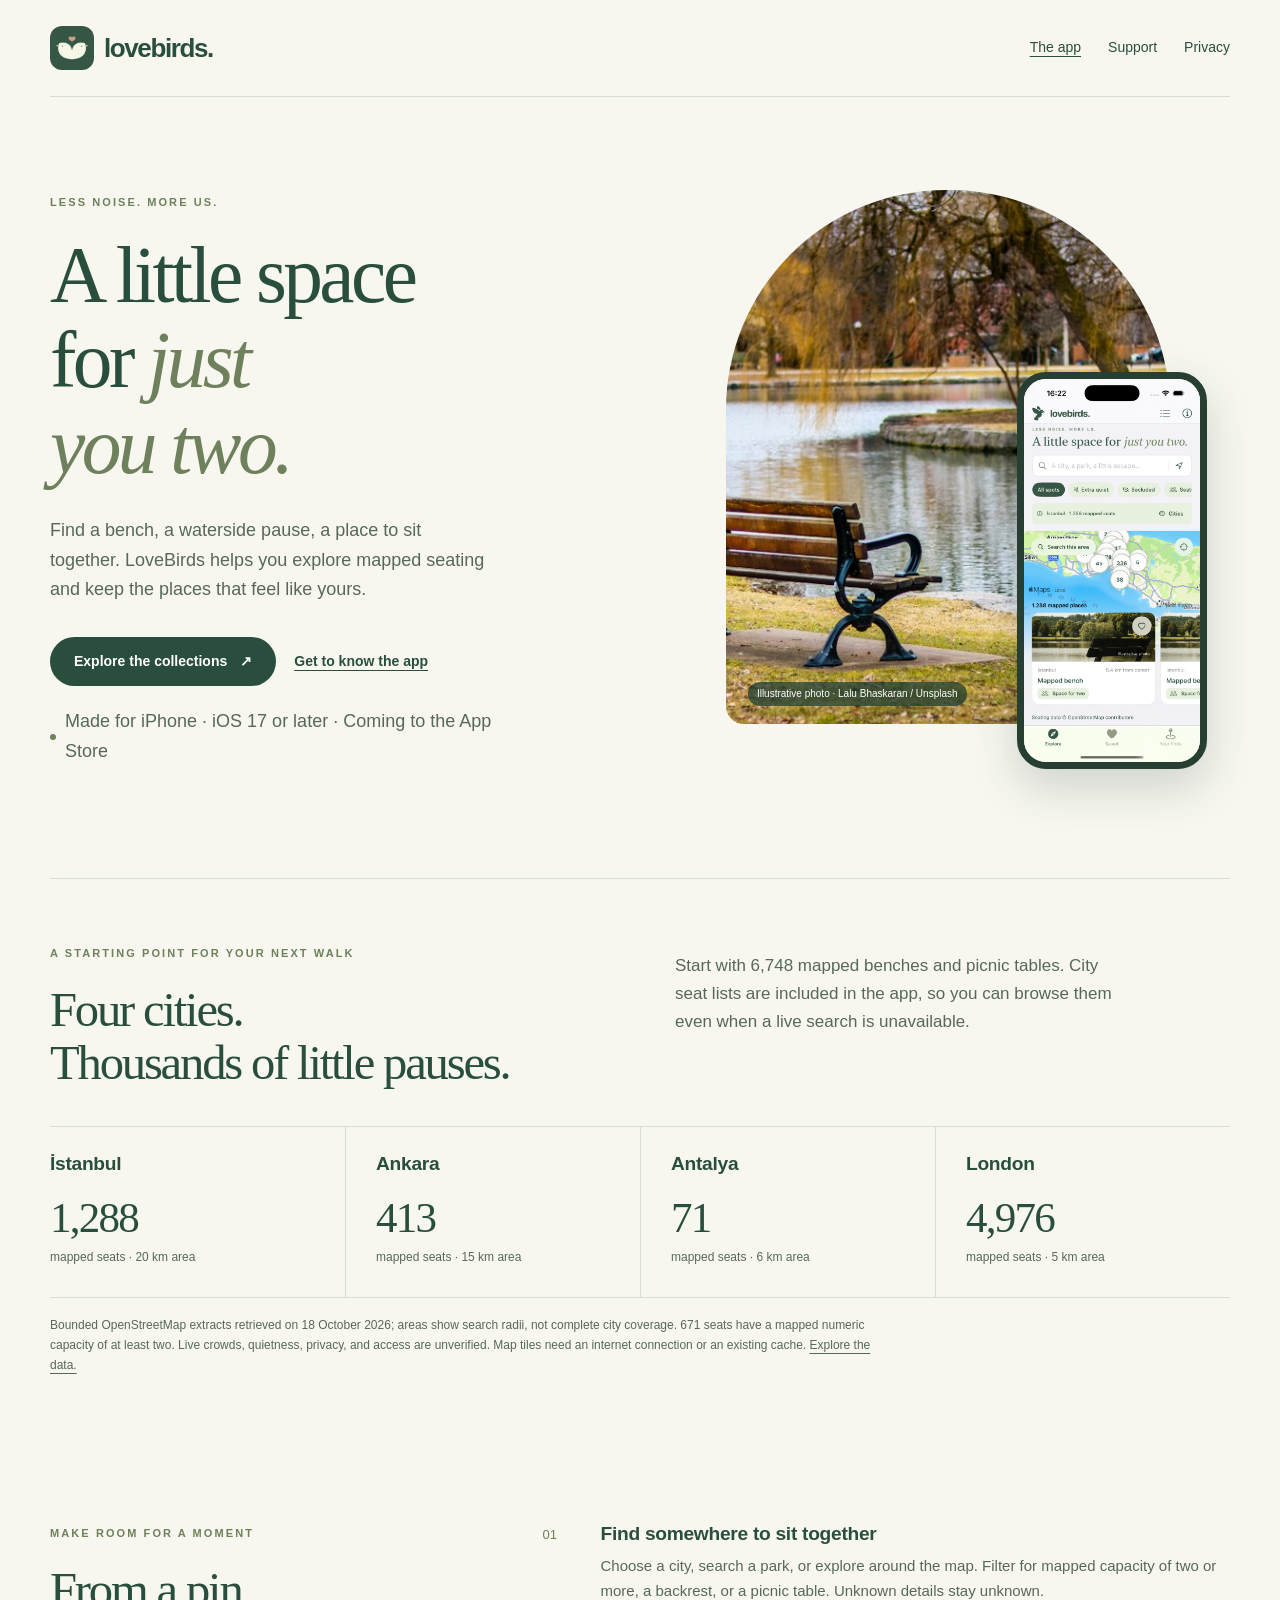
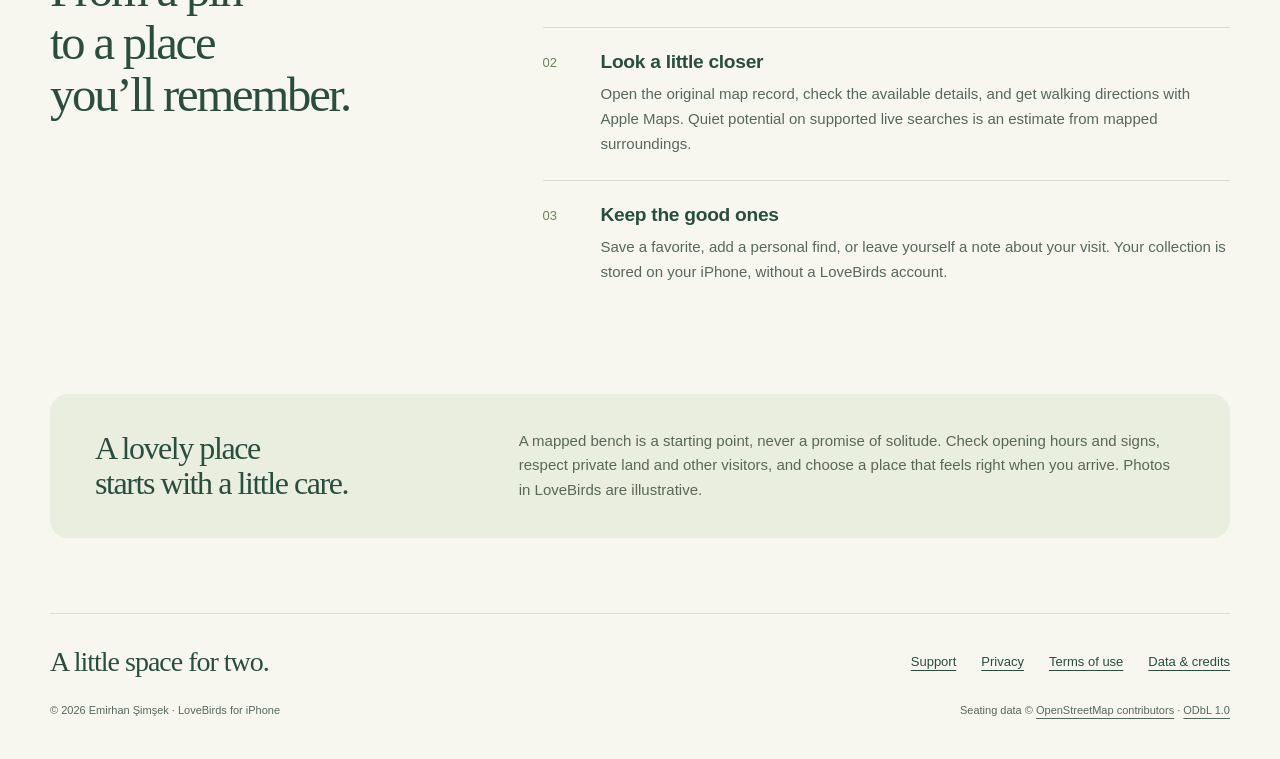
==== index.html @ 0634a6b7 "Publish LoveBirds app, privacy, support, and data pages" ====
<!doctype html>
<html lang="en">
<head>
<meta charset="utf-8">
<meta name="viewport" content="width=device-width, initial-scale=1">
<meta name="theme-color" content="#294e3e">
<meta name="description" content="Find mapped benches and picnic tables, save your favorite places, and make a little time for each other. LoveBirds for iPhone.">
<meta name="referrer" content="strict-origin-when-cross-origin">
<title>A little space for two · LoveBirds</title>
<link rel="canonical" href="https://emirhan777.github.io/LoveBirds/">
<link rel="icon" type="image/png" href="assets/app-icon.png">
<link rel="apple-touch-icon" href="assets/app-icon.png">
<link rel="stylesheet" href="styles.css">
<meta property="og:title" content="A little space for two · LoveBirds">
<meta property="og:description" content="Find mapped benches and picnic tables, save your favorite places, and make a little time for each other. LoveBirds for iPhone.">
<meta property="og:type" content="website">
<meta property="og:url" content="https://emirhan777.github.io/LoveBirds/">
<meta property="og:image" content="https://emirhan777.github.io/LoveBirds/assets/app-icon.png">
</head>
<body>
<a class="skip" href="#main">Skip to content</a>
<header class="site-header wrap">
<a class="brand" href="index.html" aria-label="LoveBirds home"><img src="assets/app-icon.png" alt="" width="44" height="44">lovebirds.</a>
<nav class="site-nav" aria-label="Main navigation"><a href="index.html" aria-current="page" class="desktop-nav">The app</a><a href="support.html">Support</a><a href="privacy.html">Privacy</a></nav>
</header>
<main id="main" class="wrap">
<section class="hero" aria-labelledby="hero-title">
<div class="hero-copy"><p class="eyebrow">Less noise. More us.</p><h1 id="hero-title">A little space<br>for <em>just<br>you two.</em></h1><p>Find a bench, a waterside pause, a place to sit together. LoveBirds helps you explore mapped seating and keep the places that feel like yours.</p><div class="actions"><a class="button" href="#collections">Explore the collections <span aria-hidden="true">↗</span></a><a class="text-link" href="support.html">Get to know the app</a></div><p class="availability">Made for iPhone · iOS 17 or later · Coming to the App Store</p></div>
<figure class="hero-art" aria-label="An illustrative lakeside bench and an actual LoveBirds app screenshot"><img class="landscape" src="assets/lake-bench.jpg" alt="An empty bench beside a lake, surrounded by trees" width="1000" height="667"><figcaption class="photo-note">Illustrative photo · Lalu Bhaskaran / Unsplash</figcaption><div class="phone"><img src="assets/explore.png" alt="LoveBirds showing 1,288 mapped seats around İstanbul, with map clusters and a seat card" width="1206" height="2622"></div></figure>
</section>
<section class="collection" id="collections" aria-labelledby="collections-title"><div class="section-intro"><div><p class="eyebrow">A starting point for your next walk</p><h2 id="collections-title">Four cities.<br>Thousands of little pauses.</h2></div><p>Start with 6,748 mapped benches and picnic tables. City seat lists are included in the app, so you can browse them even when a live search is unavailable.</p></div><div class="cities"><article class="city"><h3>İstanbul</h3><strong>1,288</strong><span>mapped seats · 20 km area</span></article><article class="city"><h3>Ankara</h3><strong>413</strong><span>mapped seats · 15 km area</span></article><article class="city"><h3>Antalya</h3><strong>71</strong><span>mapped seats · 6 km area</span></article><article class="city"><h3>London</h3><strong>4,976</strong><span>mapped seats · 5 km area</span></article></div><p class="small-note">Bounded OpenStreetMap extracts retrieved on 18 October 2026; areas show search radii, not complete city coverage. 671 seats have a mapped numeric capacity of at least two. Live crowds, quietness, privacy, and access are unverified. Map tiles need an internet connection or an existing cache. <a href="credits.html">Explore the data.</a></p></section>
<section class="how" aria-labelledby="how-title"><div class="how-heading"><p class="eyebrow">Make room for a moment</p><h2 id="how-title">From a pin<br>to a place<br>you’ll remember.</h2></div><div class="steps"><article class="step"><div><h3>Find somewhere to sit together</h3><p>Choose a city, search a park, or explore around the map. Filter for mapped capacity of two or more, a backrest, or a picnic table. Unknown details stay unknown.</p></div></article><article class="step"><div><h3>Look a little closer</h3><p>Open the original map record, check the available details, and get walking directions with Apple Maps. Quiet potential on supported live searches is an estimate from mapped surroundings.</p></div></article><article class="step"><div><h3>Keep the good ones</h3><p>Save a favorite, add a personal find, or leave yourself a note about your visit. Your collection is stored on your iPhone, without a LoveBirds account.</p></div></article></div></section>
<aside class="gentle-note"><h2>A lovely place<br>starts with a little care.</h2><p>A mapped bench is a starting point, never a promise of solitude. Check opening hours and signs, respect private land and other visitors, and choose a place that feels right when you arrive. Photos in LoveBirds are illustrative.</p></aside>
</main>
<footer class="site-footer wrap">
<div class="footer-top"><span class="footer-brand">A little space for two.</span><nav class="footer-links" aria-label="Information"><a href="support.html">Support</a><a href="privacy.html">Privacy</a><a href="terms.html">Terms of use</a><a href="credits.html">Data & credits</a></nav></div>
<div class="footer-note"><p>© 2026 Emirhan Şimşek · LoveBirds for iPhone</p><p>Seating data © <a href="https://www.openstreetmap.org/copyright">OpenStreetMap contributors</a> · <a href="data/ODbL-1.0.txt">ODbL 1.0</a></p></div>
</footer>
</body>
</html>
---- styles.css ----
:root{--paper:#f7f7ef;--ink:#294e3e;--muted:#586858;--sage:#6e805c;--line:#d8decd;--wash:#e9eedf;--white:#fffef8;--serif:Georgia,'Times New Roman',serif;--sans:-apple-system,BlinkMacSystemFont,'Segoe UI',sans-serif}
*{box-sizing:border-box}html{scroll-behavior:smooth;scroll-padding-top:24px}body{margin:0;background:var(--paper);color:var(--ink);font:17px/1.65 var(--sans);-webkit-font-smoothing:antialiased}a{color:inherit;text-underline-offset:4px;text-decoration-thickness:1px}a:hover{color:#527044}a:focus-visible,summary:focus-visible{outline:3px solid #638446;outline-offset:5px;border-radius:2px}img{display:block;max-width:100%;height:auto}p,h1,h2,h3{margin-top:0}p{margin-bottom:1.15rem}h1,h2,h3{font-weight:400;line-height:1.08}h1,h2{font-family:var(--serif);letter-spacing:-.045em}h1{font-size:clamp(3rem,6.2vw,5.9rem)}h2{font-size:clamp(2.15rem,3.8vw,3.7rem)}h3{font-size:1.2rem;font-weight:600;letter-spacing:-.015em}ul,ol{padding-left:1.4rem}li+li{margin-top:.55rem}.wrap{width:min(1180px,calc(100% - 80px));margin-inline:auto}.skip{position:absolute;top:-100px;left:20px;background:var(--ink);color:white;padding:12px 18px;z-index:10}.skip:focus{top:12px}.site-header{display:flex;align-items:center;justify-content:space-between;gap:24px;padding-block:26px;border-bottom:1px solid var(--line)}.brand{display:flex;align-items:center;gap:10px;font-size:26px;font-weight:700;letter-spacing:-1.4px;text-decoration:none}.brand img{width:44px;height:44px;border-radius:12px}.site-nav{display:flex;gap:27px;align-items:center;font-size:14px;font-weight:500}.site-nav a{text-decoration:none}.site-nav a[aria-current=page]{text-decoration:underline}.eyebrow{text-transform:uppercase;letter-spacing:.19em;font-size:11px;font-weight:700;color:var(--sage);margin-bottom:22px}.hero{display:grid;grid-template-columns:1.04fr 1fr;gap:70px;align-items:center;padding-block:76px 92px}.hero h1{margin-bottom:26px}.hero h1 em{font-weight:400;color:var(--sage)}.hero-copy>p:not(.eyebrow){font-size:18px;max-width:445px;color:var(--muted)}.actions{display:flex;gap:18px;align-items:center;flex-wrap:wrap;margin-top:32px}.button{display:inline-flex;justify-content:center;align-items:center;gap:13px;background:var(--ink);color:white!important;text-decoration:none;border-radius:100px;padding:13px 24px;font-weight:600;font-size:14px;min-height:48px}.button:hover{background:#3e634b}.text-link{font-size:14px;font-weight:600}.availability{display:flex;align-items:center;gap:9px;font-size:12px;color:var(--muted);margin:21px 0 0}.availability:before{content:'';width:6px;height:6px;flex:none;background:var(--sage);border-radius:50%}.hero-art{position:relative;padding:0 20px 45px 0;min-width:0}.landscape{width:100%;height:534px;object-fit:cover;border-radius:220px 220px 18px 18px;object-position:53% center}.photo-note{position:absolute;left:22px;bottom:63px;padding:4px 9px;border-radius:20px;background:#203e33bd;color:#fff;font-size:10px}.phone{position:absolute;right:-17px;bottom:0;width:190px;border:7px solid #263f32;border-radius:29px;box-shadow:0 18px 45px #203d3330;overflow:hidden;background:var(--white)}.phone img{width:100%;height:auto}.collection{padding-block:65px;border-top:1px solid var(--line)}.section-intro{display:grid;grid-template-columns:1fr 1fr;gap:70px;align-items:start;margin-bottom:37px}.section-intro h2{margin-bottom:0;max-width:480px}.section-intro>p{color:var(--muted);max-width:460px;margin:8px 0 0}.cities{display:grid;grid-template-columns:repeat(4,1fr);gap:0;border-block:1px solid var(--line)}.city{padding:27px 25px 27px 0}.city+.city{border-left:1px solid var(--line);padding-left:30px}.city h3{margin-bottom:18px}.city strong{display:block;font-family:var(--serif);font-size:43px;font-weight:400;letter-spacing:-.04em;line-height:1.15}.city span{font-size:12px;color:var(--muted)}.small-note{font-size:12px;color:var(--muted);margin-top:18px;max-width:850px}.how{display:grid;grid-template-columns:.75fr 1.25fr;gap:80px;padding-block:65px 85px}.how-heading h2{max-width:380px}.steps{counter-reset:step}.step{display:grid;grid-template-columns:40px 1fr;gap:18px;padding-block:24px;border-top:1px solid var(--line)}.step:before{counter-increment:step;content:'0' counter(step);font:13px var(--sans);color:var(--sage);padding-top:3px}.step:first-child{padding-top:0;border-top:0}.step h3{margin-bottom:9px}.step p{font-size:15px;color:var(--muted);margin:0}.gentle-note{padding:35px 45px;background:var(--wash);border-radius:18px;display:grid;grid-template-columns:.7fr 1.3fr;gap:65px;align-items:center;margin-bottom:75px}.gentle-note h2{font-size:32px;margin:0}.gentle-note p{font-size:15px;margin:0;color:var(--muted)}.site-footer{border-top:1px solid var(--line);padding-block:32px 40px}.footer-top{display:flex;justify-content:space-between;gap:28px;align-items:center;margin-bottom:23px}.footer-brand{font:28px var(--serif);letter-spacing:-1px}.footer-links{display:flex;gap:25px;flex-wrap:wrap;font-size:13px}.footer-note{display:flex;justify-content:space-between;gap:20px;color:var(--muted);font-size:11px}.footer-note p{margin:0}.document{max-width:900px;padding-block:65px 75px}.document-head{margin-bottom:45px;border-bottom:1px solid var(--line);padding-bottom:32px}.document-head h1{font-size:clamp(3rem,6vw,4.8rem);margin-bottom:20px}.document-head .lead{font-size:20px;color:var(--muted);max-width:750px}.updated{font-size:12px;color:var(--muted);margin-bottom:0}.document section{margin-block:36px}.document h2{font:600 22px/1.3 var(--sans);letter-spacing:-.025em;margin-bottom:13px}.document p,.document li{font-size:16px;color:#475b4d}.document h3{font-size:17px;margin-bottom:10px}.document .notice{padding:23px 27px;background:var(--wash);border-left:3px solid var(--sage);border-radius:0 10px 10px 0}.document .notice p:last-child{margin-bottom:0}.contents{display:flex;flex-wrap:wrap;gap:10px 22px;font-size:13px;margin-top:26px}.data-table{width:100%;border-collapse:collapse;margin:20px 0;font-size:14px;text-align:left}.data-table th,.data-table td{padding:15px 17px 15px 0;vertical-align:top;border-bottom:1px solid var(--line)}.data-table th{font-size:12px;font-weight:600}.data-table td:first-child{width:25%;font-weight:600}.data-table td{color:#475b4d}.data-table td p{font-size:14px;margin:0}.contact-box{padding:28px;background:var(--wash);border-radius:15px}.contact-box .button{margin-top:5px}.contact-box .small-note{margin-top:18px;margin-bottom:0;font-size:13px}.faq{border-top:1px solid var(--line)}details{padding:20px 0;border-bottom:1px solid var(--line)}summary{cursor:pointer;font-size:17px;font-weight:600;line-height:1.5;padding-right:15px}details p{margin:16px 0 0;max-width:750px}code{background:var(--wash);border-radius:4px;padding:2px 4px;font-size:.88em;overflow-wrap:anywhere}.download-links{display:flex;flex-wrap:wrap;gap:15px 25px;margin-top:22px}.download-links a{font-size:14px;font-weight:600}.credit-list{padding-left:1.25rem}.credit-list li{font-size:15px}.release-label{font-size:12px;color:var(--muted);margin-left:4px}
@media(min-width:1400px){.hero{gap:100px}}
@media(max-width:900px){.wrap{width:calc(100% - 48px)}.hero{gap:35px;padding-block:55px 65px}.landscape{height:470px}.phone{width:160px;right:-8px}.hero h1{font-size:4.1rem}.section-intro{gap:35px}.how{gap:35px}.gentle-note{gap:35px;padding:30px}.site-nav{gap:18px}.footer-note{flex-direction:column;gap:5px}}
@media(max-width:650px){body{font-size:16px}.wrap{width:calc(100% - 40px)}.site-header{padding-block:18px;gap:12px}.brand{font-size:23px}.brand img{width:36px;height:36px;border-radius:9px}.site-nav{font-size:12px;gap:15px}.site-nav .desktop-nav{display:none}.hero{grid-template-columns:1fr;gap:40px;padding-block:40px 48px}.hero-copy>p:not(.eyebrow){font-size:17px;max-width:440px}.hero h1{font-size:3.75rem;max-width:450px}.eyebrow{margin-bottom:17px}.hero-art{max-width:480px;width:100%;padding-right:35px;padding-bottom:18px;margin:0 auto}.landscape{height:420px;border-radius:180px 180px 16px 16px}.phone{right:0;width:155px;border-width:5px;border-radius:22px}.photo-note{left:12px;bottom:32px;font-size:9px;max-width:175px}.section-intro{grid-template-columns:1fr;gap:20px;margin-bottom:25px}.section-intro h2{max-width:360px}.section-intro>p{font-size:15px;margin:0}.collection{padding-block:40px}.cities{grid-template-columns:repeat(2,1fr)}.city{padding:22px 16px 22px 0}.city+.city{padding:22px 0 22px 22px}.city:nth-child(3){border-left:0;padding-left:0}.city:nth-child(n+3){border-top:1px solid var(--line)}.city h3{font-size:17px;margin-bottom:12px}.city strong{font-size:36px}.how{grid-template-columns:1fr;gap:20px;padding-block:35px 40px}.how-heading h2{margin-bottom:20px;max-width:300px}.gentle-note{grid-template-columns:1fr;gap:17px;padding:26px;margin-bottom:45px}.gentle-note h2{font-size:30px}.footer-top{align-items:flex-start;flex-direction:column;gap:20px}.footer-links{gap:13px 20px}.footer-note{font-size:10px}.document{padding-block:40px 50px}.document-head{margin-bottom:28px;padding-bottom:26px}.document-head .lead{font-size:18px}.document section{margin-block:29px}.document h2{font-size:20px}.document p,.document li{font-size:15px}.document .notice{padding:20px}.contact-box{padding:22px}.data-table th,.data-table td{padding:12px 10px 12px 0;font-size:12px}.data-table td:first-child{width:27%}.contents{gap:9px 16px}.release-label{display:block;margin:10px 0 0}}
@media(prefers-reduced-motion:reduce){html{scroll-behavior:auto}}
@media print{.site-nav,.site-footer,.contents,.skip{display:none}.wrap{width:100%}.document{padding:0;max-width:none}body{color:#000;background:white}.document p,.document li{color:#000}.document-head{padding-top:0}a{color:inherit}.document h2{break-after:avoid}section{break-inside:avoid}}
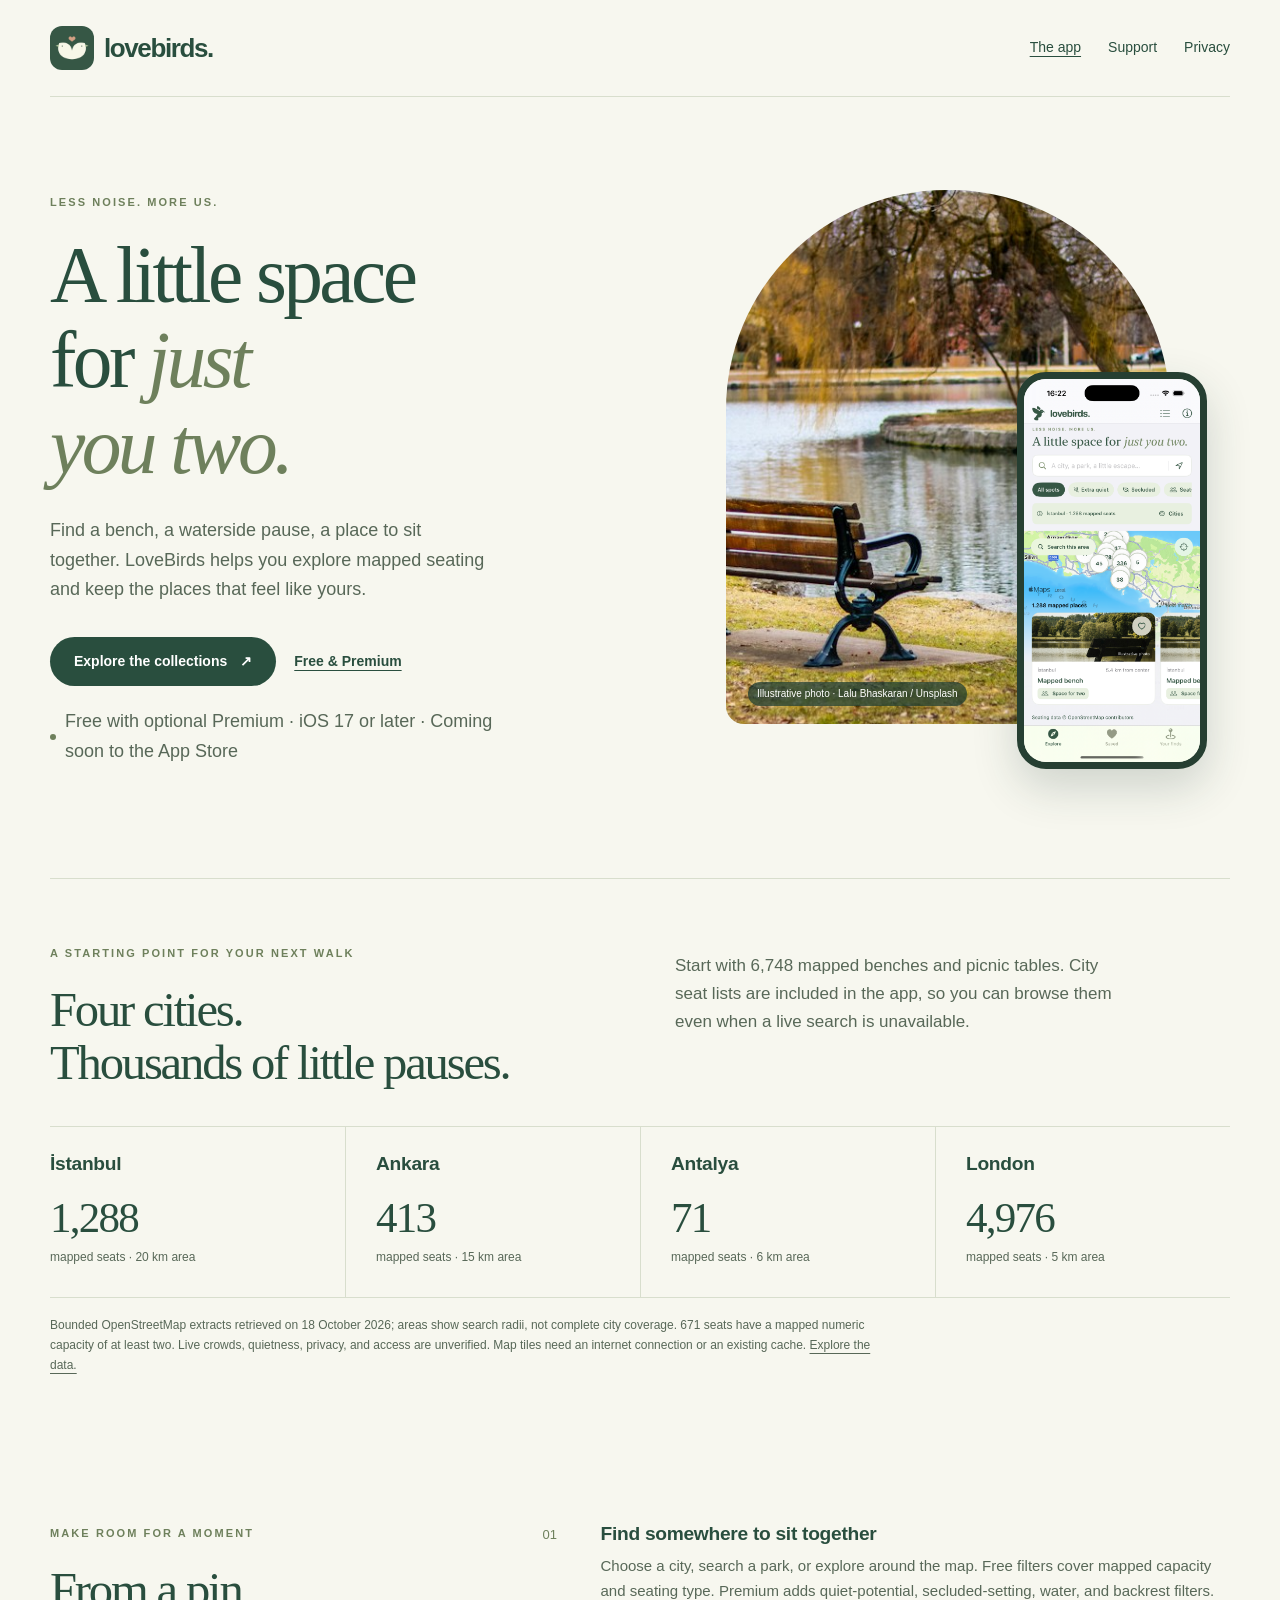
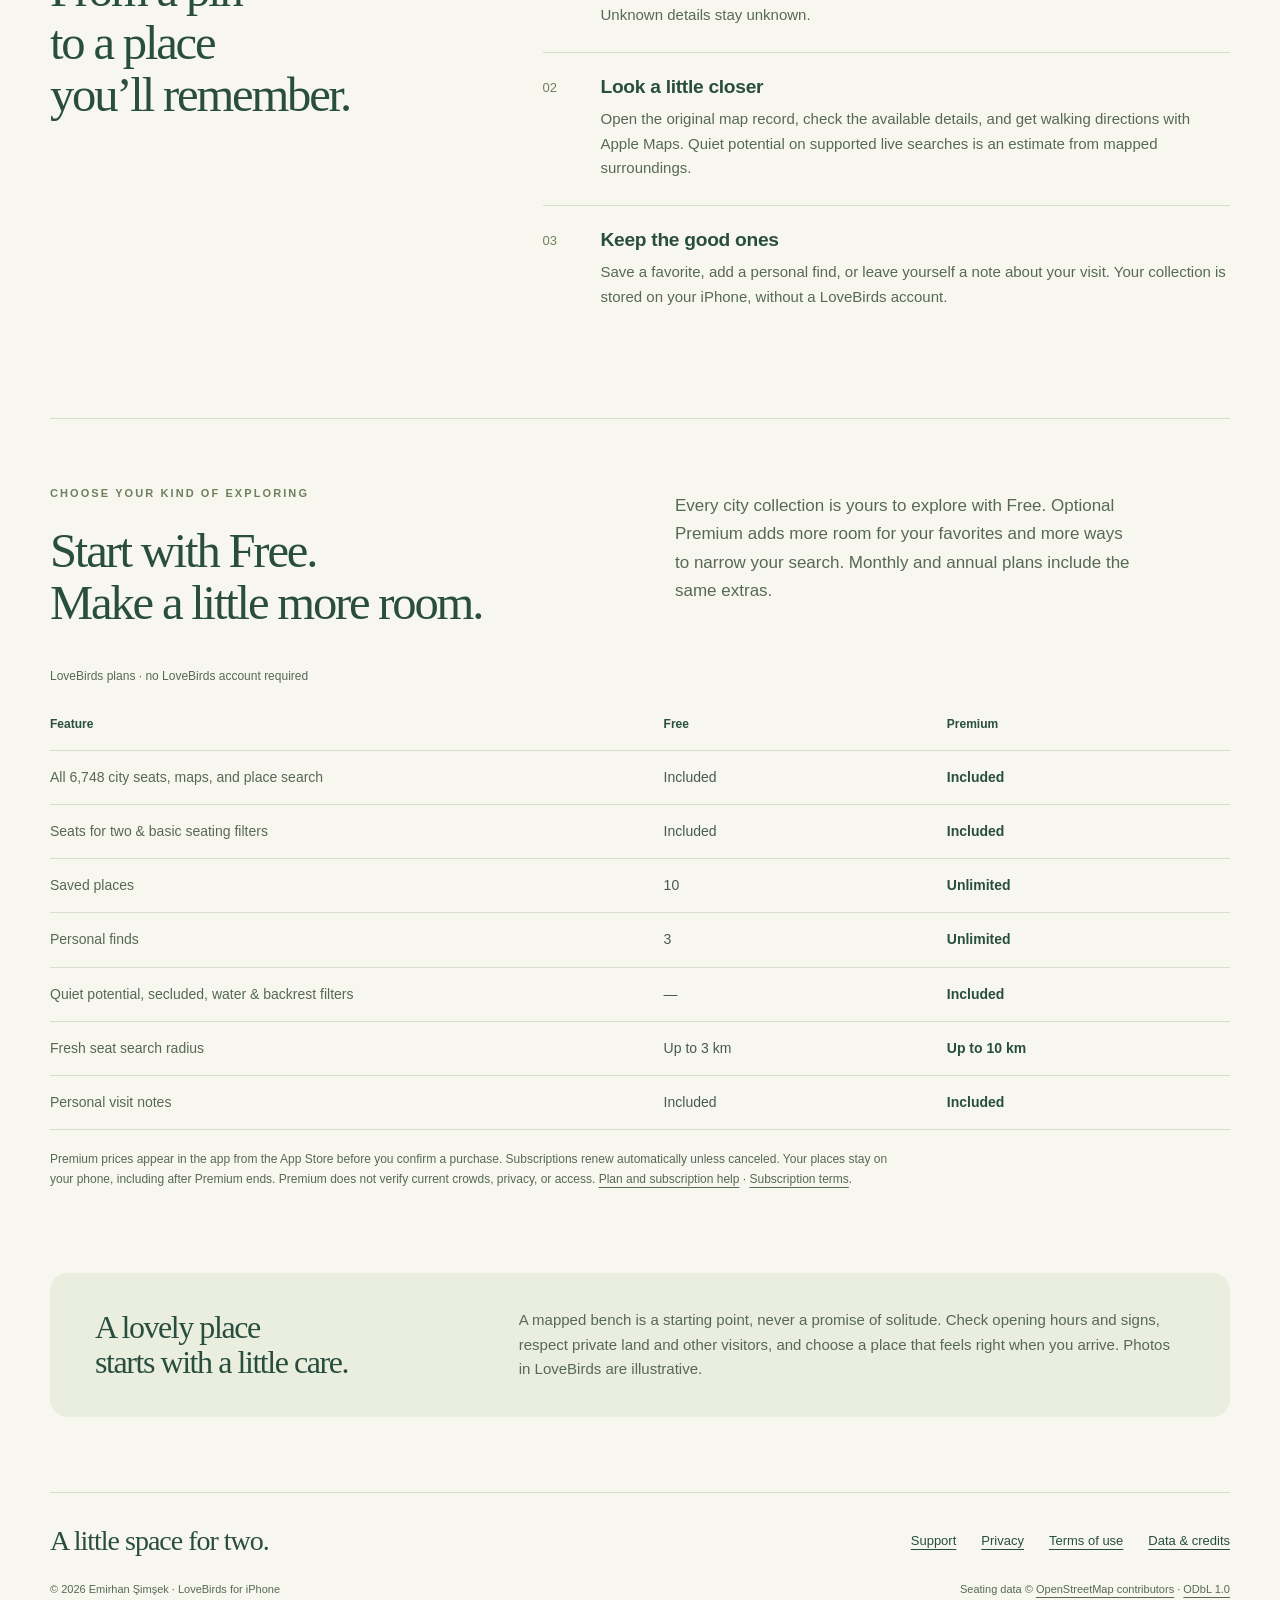
==== commit 2eff9b44: "Document Free and Premium plans and subscription privacy" ====
--- a/index.html
+++ b/index.html
@@ -25,11 +25,12 @@
 </header>
 <main id="main" class="wrap">
 <section class="hero" aria-labelledby="hero-title">
-<div class="hero-copy"><p class="eyebrow">Less noise. More us.</p><h1 id="hero-title">A little space<br>for <em>just<br>you two.</em></h1><p>Find a bench, a waterside pause, a place to sit together. LoveBirds helps you explore mapped seating and keep the places that feel like yours.</p><div class="actions"><a class="button" href="#collections">Explore the collections <span aria-hidden="true">↗</span></a><a class="text-link" href="support.html">Get to know the app</a></div><p class="availability">Made for iPhone · iOS 17 or later · Coming to the App Store</p></div>
+<div class="hero-copy"><p class="eyebrow">Less noise. More us.</p><h1 id="hero-title">A little space<br>for <em>just<br>you two.</em></h1><p>Find a bench, a waterside pause, a place to sit together. LoveBirds helps you explore mapped seating and keep the places that feel like yours.</p><div class="actions"><a class="button" href="#collections">Explore the collections <span aria-hidden="true">↗</span></a><a class="text-link" href="#plans">Free & Premium</a></div><p class="availability">Free with optional Premium · iOS 17 or later · Coming soon to the App Store</p></div>
 <figure class="hero-art" aria-label="An illustrative lakeside bench and an actual LoveBirds app screenshot"><img class="landscape" src="assets/lake-bench.jpg" alt="An empty bench beside a lake, surrounded by trees" width="1000" height="667"><figcaption class="photo-note">Illustrative photo · Lalu Bhaskaran / Unsplash</figcaption><div class="phone"><img src="assets/explore.png" alt="LoveBirds showing 1,288 mapped seats around İstanbul, with map clusters and a seat card" width="1206" height="2622"></div></figure>
 </section>
 <section class="collection" id="collections" aria-labelledby="collections-title"><div class="section-intro"><div><p class="eyebrow">A starting point for your next walk</p><h2 id="collections-title">Four cities.<br>Thousands of little pauses.</h2></div><p>Start with 6,748 mapped benches and picnic tables. City seat lists are included in the app, so you can browse them even when a live search is unavailable.</p></div><div class="cities"><article class="city"><h3>İstanbul</h3><strong>1,288</strong><span>mapped seats · 20 km area</span></article><article class="city"><h3>Ankara</h3><strong>413</strong><span>mapped seats · 15 km area</span></article><article class="city"><h3>Antalya</h3><strong>71</strong><span>mapped seats · 6 km area</span></article><article class="city"><h3>London</h3><strong>4,976</strong><span>mapped seats · 5 km area</span></article></div><p class="small-note">Bounded OpenStreetMap extracts retrieved on 18 October 2026; areas show search radii, not complete city coverage. 671 seats have a mapped numeric capacity of at least two. Live crowds, quietness, privacy, and access are unverified. Map tiles need an internet connection or an existing cache. <a href="credits.html">Explore the data.</a></p></section>
-<section class="how" aria-labelledby="how-title"><div class="how-heading"><p class="eyebrow">Make room for a moment</p><h2 id="how-title">From a pin<br>to a place<br>you’ll remember.</h2></div><div class="steps"><article class="step"><div><h3>Find somewhere to sit together</h3><p>Choose a city, search a park, or explore around the map. Filter for mapped capacity of two or more, a backrest, or a picnic table. Unknown details stay unknown.</p></div></article><article class="step"><div><h3>Look a little closer</h3><p>Open the original map record, check the available details, and get walking directions with Apple Maps. Quiet potential on supported live searches is an estimate from mapped surroundings.</p></div></article><article class="step"><div><h3>Keep the good ones</h3><p>Save a favorite, add a personal find, or leave yourself a note about your visit. Your collection is stored on your iPhone, without a LoveBirds account.</p></div></article></div></section>
+<section class="how" aria-labelledby="how-title"><div class="how-heading"><p class="eyebrow">Make room for a moment</p><h2 id="how-title">From a pin<br>to a place<br>you’ll remember.</h2></div><div class="steps"><article class="step"><div><h3>Find somewhere to sit together</h3><p>Choose a city, search a park, or explore around the map. Free filters cover mapped capacity and seating type. Premium adds quiet-potential, secluded-setting, water, and backrest filters. Unknown details stay unknown.</p></div></article><article class="step"><div><h3>Look a little closer</h3><p>Open the original map record, check the available details, and get walking directions with Apple Maps. Quiet potential on supported live searches is an estimate from mapped surroundings.</p></div></article><article class="step"><div><h3>Keep the good ones</h3><p>Save a favorite, add a personal find, or leave yourself a note about your visit. Your collection is stored on your iPhone, without a LoveBirds account.</p></div></article></div></section>
+<section class="collection" id="plans" aria-labelledby="plans-title"><div class="section-intro"><div><p class="eyebrow">Choose your kind of exploring</p><h2 id="plans-title">Start with Free.<br>Make a little more room.</h2></div><p>Every city collection is yours to explore with Free. Optional Premium adds more room for your favorites and more ways to narrow your search. Monthly and annual plans include the same extras.</p></div><table class="data-table plan-table"><caption class="small-note">LoveBirds plans · no LoveBirds account required</caption><thead><tr><th scope="col">Feature</th><th scope="col">Free</th><th scope="col">Premium</th></tr></thead><tbody><tr><th scope="row">All 6,748 city seats, maps, and place search</th><td>Included</td><td>Included</td></tr><tr><th scope="row">Seats for two & basic seating filters</th><td>Included</td><td>Included</td></tr><tr><th scope="row">Saved places</th><td>10</td><td>Unlimited</td></tr><tr><th scope="row">Personal finds</th><td>3</td><td>Unlimited</td></tr><tr><th scope="row">Quiet potential, secluded, water & backrest filters</th><td>—</td><td>Included</td></tr><tr><th scope="row">Fresh seat search radius</th><td>Up to 3 km</td><td>Up to 10 km</td></tr><tr><th scope="row">Personal visit notes</th><td>Included</td><td>Included</td></tr></tbody></table><p class="small-note">Premium prices appear in the app from the App Store before you confirm a purchase. Subscriptions renew automatically unless canceled. Your places stay on your phone, including after Premium ends. Premium does not verify current crowds, privacy, or access. <a href="support.html#premium">Plan and subscription help</a> · <a href="terms.html#subscriptions">Subscription terms</a>.</p></section>
 <aside class="gentle-note"><h2>A lovely place<br>starts with a little care.</h2><p>A mapped bench is a starting point, never a promise of solitude. Check opening hours and signs, respect private land and other visitors, and choose a place that feels right when you arrive. Photos in LoveBirds are illustrative.</p></aside>
 </main>
 <footer class="site-footer wrap">
--- a/styles.css
+++ b/styles.css
@@ -1,6 +1,7 @@
 :root{--paper:#f7f7ef;--ink:#294e3e;--muted:#586858;--sage:#6e805c;--line:#d8decd;--wash:#e9eedf;--white:#fffef8;--serif:Georgia,'Times New Roman',serif;--sans:-apple-system,BlinkMacSystemFont,'Segoe UI',sans-serif}
 *{box-sizing:border-box}html{scroll-behavior:smooth;scroll-padding-top:24px}body{margin:0;background:var(--paper);color:var(--ink);font:17px/1.65 var(--sans);-webkit-font-smoothing:antialiased}a{color:inherit;text-underline-offset:4px;text-decoration-thickness:1px}a:hover{color:#527044}a:focus-visible,summary:focus-visible{outline:3px solid #638446;outline-offset:5px;border-radius:2px}img{display:block;max-width:100%;height:auto}p,h1,h2,h3{margin-top:0}p{margin-bottom:1.15rem}h1,h2,h3{font-weight:400;line-height:1.08}h1,h2{font-family:var(--serif);letter-spacing:-.045em}h1{font-size:clamp(3rem,6.2vw,5.9rem)}h2{font-size:clamp(2.15rem,3.8vw,3.7rem)}h3{font-size:1.2rem;font-weight:600;letter-spacing:-.015em}ul,ol{padding-left:1.4rem}li+li{margin-top:.55rem}.wrap{width:min(1180px,calc(100% - 80px));margin-inline:auto}.skip{position:absolute;top:-100px;left:20px;background:var(--ink);color:white;padding:12px 18px;z-index:10}.skip:focus{top:12px}.site-header{display:flex;align-items:center;justify-content:space-between;gap:24px;padding-block:26px;border-bottom:1px solid var(--line)}.brand{display:flex;align-items:center;gap:10px;font-size:26px;font-weight:700;letter-spacing:-1.4px;text-decoration:none}.brand img{width:44px;height:44px;border-radius:12px}.site-nav{display:flex;gap:27px;align-items:center;font-size:14px;font-weight:500}.site-nav a{text-decoration:none}.site-nav a[aria-current=page]{text-decoration:underline}.eyebrow{text-transform:uppercase;letter-spacing:.19em;font-size:11px;font-weight:700;color:var(--sage);margin-bottom:22px}.hero{display:grid;grid-template-columns:1.04fr 1fr;gap:70px;align-items:center;padding-block:76px 92px}.hero h1{margin-bottom:26px}.hero h1 em{font-weight:400;color:var(--sage)}.hero-copy>p:not(.eyebrow){font-size:18px;max-width:445px;color:var(--muted)}.actions{display:flex;gap:18px;align-items:center;flex-wrap:wrap;margin-top:32px}.button{display:inline-flex;justify-content:center;align-items:center;gap:13px;background:var(--ink);color:white!important;text-decoration:none;border-radius:100px;padding:13px 24px;font-weight:600;font-size:14px;min-height:48px}.button:hover{background:#3e634b}.text-link{font-size:14px;font-weight:600}.availability{display:flex;align-items:center;gap:9px;font-size:12px;color:var(--muted);margin:21px 0 0}.availability:before{content:'';width:6px;height:6px;flex:none;background:var(--sage);border-radius:50%}.hero-art{position:relative;padding:0 20px 45px 0;min-width:0}.landscape{width:100%;height:534px;object-fit:cover;border-radius:220px 220px 18px 18px;object-position:53% center}.photo-note{position:absolute;left:22px;bottom:63px;padding:4px 9px;border-radius:20px;background:#203e33bd;color:#fff;font-size:10px}.phone{position:absolute;right:-17px;bottom:0;width:190px;border:7px solid #263f32;border-radius:29px;box-shadow:0 18px 45px #203d3330;overflow:hidden;background:var(--white)}.phone img{width:100%;height:auto}.collection{padding-block:65px;border-top:1px solid var(--line)}.section-intro{display:grid;grid-template-columns:1fr 1fr;gap:70px;align-items:start;margin-bottom:37px}.section-intro h2{margin-bottom:0;max-width:480px}.section-intro>p{color:var(--muted);max-width:460px;margin:8px 0 0}.cities{display:grid;grid-template-columns:repeat(4,1fr);gap:0;border-block:1px solid var(--line)}.city{padding:27px 25px 27px 0}.city+.city{border-left:1px solid var(--line);padding-left:30px}.city h3{margin-bottom:18px}.city strong{display:block;font-family:var(--serif);font-size:43px;font-weight:400;letter-spacing:-.04em;line-height:1.15}.city span{font-size:12px;color:var(--muted)}.small-note{font-size:12px;color:var(--muted);margin-top:18px;max-width:850px}.how{display:grid;grid-template-columns:.75fr 1.25fr;gap:80px;padding-block:65px 85px}.how-heading h2{max-width:380px}.steps{counter-reset:step}.step{display:grid;grid-template-columns:40px 1fr;gap:18px;padding-block:24px;border-top:1px solid var(--line)}.step:before{counter-increment:step;content:'0' counter(step);font:13px var(--sans);color:var(--sage);padding-top:3px}.step:first-child{padding-top:0;border-top:0}.step h3{margin-bottom:9px}.step p{font-size:15px;color:var(--muted);margin:0}.gentle-note{padding:35px 45px;background:var(--wash);border-radius:18px;display:grid;grid-template-columns:.7fr 1.3fr;gap:65px;align-items:center;margin-bottom:75px}.gentle-note h2{font-size:32px;margin:0}.gentle-note p{font-size:15px;margin:0;color:var(--muted)}.site-footer{border-top:1px solid var(--line);padding-block:32px 40px}.footer-top{display:flex;justify-content:space-between;gap:28px;align-items:center;margin-bottom:23px}.footer-brand{font:28px var(--serif);letter-spacing:-1px}.footer-links{display:flex;gap:25px;flex-wrap:wrap;font-size:13px}.footer-note{display:flex;justify-content:space-between;gap:20px;color:var(--muted);font-size:11px}.footer-note p{margin:0}.document{max-width:900px;padding-block:65px 75px}.document-head{margin-bottom:45px;border-bottom:1px solid var(--line);padding-bottom:32px}.document-head h1{font-size:clamp(3rem,6vw,4.8rem);margin-bottom:20px}.document-head .lead{font-size:20px;color:var(--muted);max-width:750px}.updated{font-size:12px;color:var(--muted);margin-bottom:0}.document section{margin-block:36px}.document h2{font:600 22px/1.3 var(--sans);letter-spacing:-.025em;margin-bottom:13px}.document p,.document li{font-size:16px;color:#475b4d}.document h3{font-size:17px;margin-bottom:10px}.document .notice{padding:23px 27px;background:var(--wash);border-left:3px solid var(--sage);border-radius:0 10px 10px 0}.document .notice p:last-child{margin-bottom:0}.contents{display:flex;flex-wrap:wrap;gap:10px 22px;font-size:13px;margin-top:26px}.data-table{width:100%;border-collapse:collapse;margin:20px 0;font-size:14px;text-align:left}.data-table th,.data-table td{padding:15px 17px 15px 0;vertical-align:top;border-bottom:1px solid var(--line)}.data-table th{font-size:12px;font-weight:600}.data-table td:first-child{width:25%;font-weight:600}.data-table td{color:#475b4d}.data-table td p{font-size:14px;margin:0}.contact-box{padding:28px;background:var(--wash);border-radius:15px}.contact-box .button{margin-top:5px}.contact-box .small-note{margin-top:18px;margin-bottom:0;font-size:13px}.faq{border-top:1px solid var(--line)}details{padding:20px 0;border-bottom:1px solid var(--line)}summary{cursor:pointer;font-size:17px;font-weight:600;line-height:1.5;padding-right:15px}details p{margin:16px 0 0;max-width:750px}code{background:var(--wash);border-radius:4px;padding:2px 4px;font-size:.88em;overflow-wrap:anywhere}.download-links{display:flex;flex-wrap:wrap;gap:15px 25px;margin-top:22px}.download-links a{font-size:14px;font-weight:600}.credit-list{padding-left:1.25rem}.credit-list li{font-size:15px}.release-label{font-size:12px;color:var(--muted);margin-left:4px}
 @media(min-width:1400px){.hero{gap:100px}}
+.plan-table caption{text-align:left;margin:0 0 14px}.plan-table th:first-child{width:52%}.plan-table tbody th{font-size:14px;font-weight:500;color:var(--muted)}.plan-table th:not(:first-child),.plan-table td{text-align:left;width:24%}.plan-table td{font-size:14px}.plan-table td:last-child{font-weight:600;color:var(--ink)}
 @media(max-width:900px){.wrap{width:calc(100% - 48px)}.hero{gap:35px;padding-block:55px 65px}.landscape{height:470px}.phone{width:160px;right:-8px}.hero h1{font-size:4.1rem}.section-intro{gap:35px}.how{gap:35px}.gentle-note{gap:35px;padding:30px}.site-nav{gap:18px}.footer-note{flex-direction:column;gap:5px}}
 @media(max-width:650px){body{font-size:16px}.wrap{width:calc(100% - 40px)}.site-header{padding-block:18px;gap:12px}.brand{font-size:23px}.brand img{width:36px;height:36px;border-radius:9px}.site-nav{font-size:12px;gap:15px}.site-nav .desktop-nav{display:none}.hero{grid-template-columns:1fr;gap:40px;padding-block:40px 48px}.hero-copy>p:not(.eyebrow){font-size:17px;max-width:440px}.hero h1{font-size:3.75rem;max-width:450px}.eyebrow{margin-bottom:17px}.hero-art{max-width:480px;width:100%;padding-right:35px;padding-bottom:18px;margin:0 auto}.landscape{height:420px;border-radius:180px 180px 16px 16px}.phone{right:0;width:155px;border-width:5px;border-radius:22px}.photo-note{left:12px;bottom:32px;font-size:9px;max-width:175px}.section-intro{grid-template-columns:1fr;gap:20px;margin-bottom:25px}.section-intro h2{max-width:360px}.section-intro>p{font-size:15px;margin:0}.collection{padding-block:40px}.cities{grid-template-columns:repeat(2,1fr)}.city{padding:22px 16px 22px 0}.city+.city{padding:22px 0 22px 22px}.city:nth-child(3){border-left:0;padding-left:0}.city:nth-child(n+3){border-top:1px solid var(--line)}.city h3{font-size:17px;margin-bottom:12px}.city strong{font-size:36px}.how{grid-template-columns:1fr;gap:20px;padding-block:35px 40px}.how-heading h2{margin-bottom:20px;max-width:300px}.gentle-note{grid-template-columns:1fr;gap:17px;padding:26px;margin-bottom:45px}.gentle-note h2{font-size:30px}.footer-top{align-items:flex-start;flex-direction:column;gap:20px}.footer-links{gap:13px 20px}.footer-note{font-size:10px}.document{padding-block:40px 50px}.document-head{margin-bottom:28px;padding-bottom:26px}.document-head .lead{font-size:18px}.document section{margin-block:29px}.document h2{font-size:20px}.document p,.document li{font-size:15px}.document .notice{padding:20px}.contact-box{padding:22px}.data-table th,.data-table td{padding:12px 10px 12px 0;font-size:12px}.data-table td:first-child{width:27%}.contents{gap:9px 16px}.release-label{display:block;margin:10px 0 0}}
 @media(prefers-reduced-motion:reduce){html{scroll-behavior:auto}}
